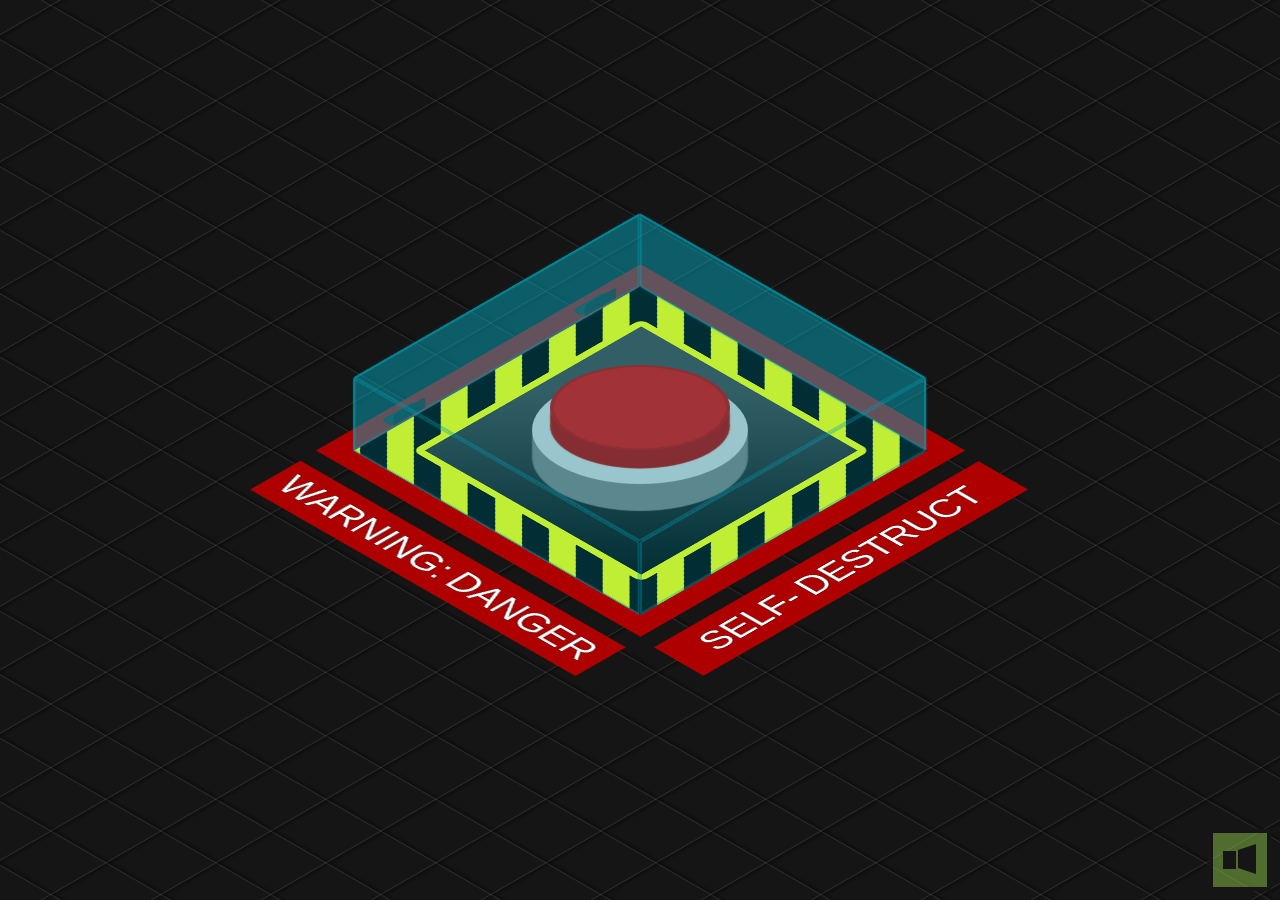
==== index.html @ fe283f06 "first commit" ====
<!DOCTYPE html>
<html lang="vi">
<head>
    <meta charset="UTF-8">
    <meta http-equiv="X-UA-Compatible" content="IE=edge">
    <meta name="viewport" content="width=device-width, initial-scale=1.0">
    <title>My Love</title>
    <link rel="stylesheet" href="main.css">
    <link rel="shortcut icon" href="./icon.png" type="image/x-icon">
</head>
<body>
    <div class="grid"></div>

    <div class="warning"></div>

    <div class="base">
        <button id="activate">
            <span></span>
        </button>
    </div>

    <div class="box opened" id="cover">
        <div></div>
        <div></div>
        <div></div>
        <div></div>
        <div></div>
        <div></div>
        <span></span><span></span>
    </div>

    <div class="hinges"></div>

    <div class="text">
        SELF-&thinsp;DESTRUCT
    </div>
    
    <div id="panel2">
        <div id="msg">YOUR ANSWER IS FALSE</div>
        <span id="again">AGAIN PLEASE</span>
    </div>


    <div id="panel">
        <div id="msg">ANSWER NOW</div>
        <div id="time">9</div>
        <span id="abort"><a href="index2.html">YES</a></span>
        <span id="no">NO</span>
        <span id="detonate">đến chịu vs m</span>
    </div>

    <div id="turn-off"></div>
    <div id="closing"></div>

    <div id="restart"><button id="reload"></button></div>

    <div id="mute"></div>

    <audio id="alarm">
        <source src="https://josetxu.com/demos/sounds/self-destruct-alarm-count.mp3" type="audio/mpeg">
    </audio>
    
    <script src="main.js"></script>

</body>
</html>
---- main.css ----
body {
	margin: 0;
	padding: 0;
	width: 100vw;
	height: 100vh;
	display: flex;
	justify-content: center;
	align-items: center;
	overflow: hidden;
	background-color: #151515;
}

.base {
	background: #cacaca;
	width: 20vmin;
	border-radius: 27vmin;
	box-shadow: 0 6vmin 0.15vmin 0vmin #777, 0 4vmin 0.15vmin 0vmin #777, 0 2vmin 0.15vmin 0vmin #777;
	padding: 0vmin 2vmin 2vmin 2vmin;
	z-index: 1;
	transform: rotateX(60deg) rotateZ(0deg);
	margin-top: -4.5vmin;
	height: 22vmin;
}

button#activate {
	background: #d60505;
	border: 0;
	width: 20vmin;
	height: 19vmin;
	border-radius: 100%;
	position: relative;
	cursor: pointer;
	outline: none;
	z-index: 2;
	box-shadow: 0 4vmin 0.15vmin 0vmin #af0000, 0 2vmin 0.15vmin 0vmin #af0000;
	top: -2.5vmin;
	border: 0.5vmin solid #af0000a1;
	transition: all 0.25s ease 0s;
}

button#activate:hover {
	box-shadow: 0 3vmin 0.15vmin 0vmin #af0000, 0 1vmin 0.15vmin 0vmin #af0000;
	top: -1.5vmin;
	transition: all 0.5s ease 0s;
}
button#activate:active, button#activate.pushed {
	box-shadow: 0 1vmin 0.15vmin 0vmin #af0000, 0 1vmin 0.15vmin 0vmin #af0000;
	top: 0.5vmin;
	transition: all 0.25s ease 0s;
}
button#activate.pushed {
	box-shadow: 0 0 20px 10px #ff3c3c, 0 0 100px 50px #ff2828;
	background: #ff0000;
	border-bottom: 3px solid #00000020;
}


.box {
	transform: rotateX(-35deg) rotateY(45deg) rotateZ(0deg) rotate3d(1, 0, 0, 90deg);
	transform-origin: center top;
	transform-style: preserve-3d;
	width: 45vmin;
	position: absolute;
	z-index: 5;
	margin-top: 27vmin;
	transition: transform 1s ease 0s;
	cursor: pointer;
	height: 45vmin;
	margin-left: -32vmin;
}

.box.opened {
  transform: rotateX(-35deg) rotateY(45deg) rotateZ(0deg) rotate3d(1, 0, 0, 180deg);
}

.box div {
	position: absolute;
	width: 45vmin;
	height: 45vmin;
	background: #00bcd47d;
	opacity: 0.5;
	border: 3px solid #00a4b9;
	border-radius: 3px;
	box-sizing: border-box;
	box-shadow: 0 0 3px 0 #00bcd48a;
}

.box > div:nth-child(1) {
	opacity: 0;
}
.box > div:nth-child(2) {
	transform: rotateX(90deg) translate3d(0px, 5vmin, 5vmin);
	height: 10vmin;
}
.box > div:nth-child(3) {
	transform: rotateX(0deg) translate3d(0, 0, 10vmin);
}
.box > div:nth-child(4) {
	transform: rotateX(270deg) translate3d(0px, -5vmin, 40vmin);
	height: 10vmin;
}
.box > div:nth-child(5) {
	transform: rotateY(90deg) translate3d(-5vmin, 0, 40vmin);
	width: 10vmin;
}
.box > div:nth-child(6) {
	transform: rotateY(-90deg) translate3d(5vmin, 0vmin, 5vmin);
	width: 10vmin;
}




.grid {
	background:repeating-linear-gradient(150deg, rgba(255,255,255,0) 0, rgba(255,255,255,0) 49px, rgb(255 255 255 / 10%) 50px ,rgb(0 0 0 / 30%) 51px , rgba(255,255,255,0) 55px ), repeating-linear-gradient(30deg, rgba(255,255,255,0) 0, rgba(255,255,255,0) 49px, rgb(255 255 255 / 10%) 50px ,rgb(0 0 0 / 30%) 51px , rgba(255,255,255,0) 55px );
	position: fixed;
	width: 200vw;
	height: 150vh;
}


.warning {
	position: absolute;
	z-index: 0;
	width: 45vmin;
	height: 45vmin;
	background: repeating-linear-gradient(-45deg, black, black 3vmin, yellow 3vmin, yellow 6vmin);
	transform: rotateX(-35deg) rotateY(45deg) rotateZ(0deg) rotate3d(1, 0, 0, 90deg);
	box-shadow: 0 0 0 3vmin #af0000;
}

.warning:before {
	content: "";
	width: 80%;
	height: 80%;
	background: linear-gradient(45deg, #000000 0%, #414141 74%);
	float: left;
	margin-top: 10%;
	margin-left: 10%;
	border: 1vmin solid yellow;
	border-radius: 1vmin;
	box-sizing: border-box;
}

.warning:after {
	content: "WARNING:\2009 DANGER";
	color: white;
	transform: rotate(90deg);
	float: left;
	background: #af0000;
	position: absolute;
	bottom: 18.5vmin;
	left: -35vmin;
	font-size: 5vmin;
	font-family: Arial, Helvetica, serif;
	width: 49vmin;
	text-align: center;
	padding: 1vmin;
	text-shadow: 0 0 1px #000, 0 0 1px #000, 0 0 1px #000;
}





.hinges {
  position: absolute;
	z-index: 3;
	transform: rotateX(-35deg) rotateY(45deg) rotateZ(0deg) rotate3d(1, 0, 0, 90deg);
}


.hinges:before, .hinges:after {
	content: "";
	background: #2b2b2b;
	width: 5vmin;
	height: 1.5vmin;
	position: absolute;
	margin-top: -24.5vmin;
	z-index: 5;
	border: 2px solid #00000010;
	border-radius: 5px 5px 0 0;
	box-sizing: border-box;
	margin-left: -16.25vmin;
}
.hinges:after {
  margin-left: 13.75vmin;
  margin-top: -24.5vmin;
}


.box > span:before, .box > span:after {
	content: "";
	width: 5vmin;
	height: 1.5vmin;
	background: #103e4480;
	position: absolute;
	margin-left: 6vmin;
	border-radius: 0 0 5px 5px;
}
.box > span:after  {
  margin-left: 36vmin;
}

.box > span {
  transform: rotateX(89deg) translate(0.3vmin, 0.3vmin);
  position: absolute;
}





.text {
	position: absolute;
	margin-top: 55vmin;
	color: white;
	font-family: Arial, Helvetica, serif;
	font-size: 5vmin;
	text-shadow: 0 0 1px #000, 0 0 1px #000, 0 0 1px #000;
	perspective-origin: left;
	background: #af0000;
	padding: 1vmin;
	transform: rotateX(-35deg) rotateY(45deg) rotateZ(0deg) rotate3d(1, 0, 0, 90deg) translate(33.5vmin, -2vmin);
	text-align: center;
	width: 49vmin;
	
}

div#panel:before {
	content: "DO YOU LOVE ME";
	top: 3vmin;
	position: relative;
	font-size: 8vmin;
	width: 100vw;
	left: 0;
	z-index: 6;
	text-shadow: 0 0 1px #fff, 0 0 3px #fff;
	border-bottom: 1vmin dotted #fff;
}

#panel {
	position: absolute;
	background: #ff0000d0;
	color: #ffffff;
	font-family: Arial, Helvetica, serif;
	width: 90vmin;
	box-sizing: border-box;
	font-size: 3.25vmin;
	padding: 1vmin 2vmin;
	height: 60vmin;
	box-shadow: 0 0 0 100vmin #ff000060, 0 0 0 5vmin #ff000060;
	z-index: 5;
	display: none;
	text-align: center;
	text-shadow: 0 0 1px #fff, 0 0 3px #fff, 0 0 5px #fff;
	animation: warning-ligth 1s 0s infinite;
}

#panel.show {
	display: block !important;
}

#panel2 {
    position: absolute;
	background: #ff0000d0;
	color: #ffffff;
	font-family: Arial, Helvetica, serif;
	width: 90vmin;
	box-sizing: border-box;
	font-size: 3.25vmin;
	padding: 1vmin 2vmin;
	height: 60vmin;
	box-shadow: 0 0 0 100vmin #ff000060, 0 0 0 5vmin #ff000060;
	z-index: 5;
	display: none;
	text-align: center;
	text-shadow: 0 0 1px #fff, 0 0 3px #fff, 0 0 5px #fff;
	animation: warning-ligth 1s 0s infinite;
}

#panel2.show {
    display: block !important;
}

div#panel2::before {
    content: "WARNING";
	top: 3vmin;
	position: relative;
	font-size: 10vmin;
	width: 100vw;
	left: 0;
}

#msg {
	margin-top: 5vmin;
	text-shadow: 0 0 2px #fff;
    font-size: 50px;
}

#time {
	font-size: 10vmin;
	background: #00000080;
	max-width: 35vmin;
	margin: 6vmin auto 5vmin !important;
	position: relative;
	border-radius: 0.25vmin;
	text-shadow: 0 0 3px #000, 0 0 2px #000, 0 0 3px #000, 0 0 4px #000, 0 0 5px #000;
	padding: 1vmin 0;
}

#time:before {
	content: "00:0";
}

#abort {
	background: #ffffffb8;
	color: #d30303;
	cursor: pointer;
	padding: 1vmin 2.75vmin;
	font-size: 6vmin;
	border-radius: 0.25vmin;
	font-weight: bold;
	animation: highlight 1s 0s infinite;
}

#abort:hover {
  background: #ffffff;
	box-shadow: 0 0 15px 5px #fff;
}

#no {
    background: #ffffffb8;
	color: #d30303;
	cursor: pointer;
	padding: 1vmin 2.75vmin;
	font-size: 6vmin;
	border-radius: 0.25vmin;
	font-weight: bold;
	animation: highlight 1s 0s infinite;
}

#no:hover {
    background: #ffffff;
	box-shadow: 0 0 15px 5px #fff;
}

#again {
    background: #ffffffb8;
	color: #d30303;
	cursor: pointer;
	padding: 1vmin 2.75vmin;
	font-size: 6vmin;
	border-radius: 0.25vmin;
	font-weight: bold;
	animation: highlight 1s 0s infinite;
    position: absolute;
    top: 70%;
    right: 22%;
}

#again:hover {
    background: #ffffff;
	box-shadow: 0 0 15px 5px #fff;
}


@keyframes highlight {
	50% { box-shadow: 0 0 15px 5px #fff;}
}








div#turn-off {
	position: fixed;
	background: #ffffff80;
	left: 0;
	width: 100vw;
	height: 0vh;
	z-index: 7;
}

div#turn-off:before, div#turn-off:after {
	content: "";
	position: fixed;
	left: 0;
	top: 0;
	height: 0vh;
	background: #000;
	width: 100vw;
	transition: height 0.5s ease 0s;
}
div#turn-off:after {
	top: inherit;
	bottom: 0;
}


div#turn-off.close {
	height: 100vh;
}

div#turn-off.close:before, div#turn-off.close:after {
	transition: height 0.1s ease 0.1s;
	height: 49.75vh;
}




#time.crono {
	background: #ffffffba;
	transition: background 0.5s ease 0s;
	color: #ff0000;
	text-shadow: 0 0 1px #ffffff, 0 0 2px #ffffff, 0 0 2px #ffffff;
}
#detonate {
	display: none;
	color: #fff;
	z-index: 5;
	font-size: 8vmin;
	font-family: Arial, Helvetica, serif;
	text-shadow: 0 0 1px #fff, 0 0 2px #fff, 0 0 3px #fff;
}	
#detonate.show {
	display: block;
	animation: blink 0.25s 0s infinite;
}	

#abort.hide {
	display: none;
}

#no.hide {
    display: none;
}

#again.hide {
    display: none;
}


@keyframes blink {
	50% { opacity: 0;}
}








#closing {
	width: 100vw;
	height: 100vh;
	left: 0;
	position: absolute;
}

div#closing:before, div#closing:after {
	content: "";
	width: 50vw;
	height: 1.5vh;
	left: -50vw;
	top: 49vh;
	position: absolute;
	background: #000000;
	z-index: 7;
	transition: left 0.2s ease 0s;
}

div#closing:after {
	right: -50vw;
	transition: right 0.2s ease 0s;
	left: initial;
}


div#closing.close:before {
	left: 0;
	transition: left 0.2s ease 0.2s;
}


div#closing.close:after {
	right: 0;
	transition: right 0.2s ease 0.2s;
}



#restart {
	position: absolute;
	z-index: 8;
	display: none;
}
#reload {
	position: absolute;
	z-index: 8;
	width: 10vmin;
	height: 10vmin;
	border-radius: 100%;
	border: 0;
	margin-top: -5vmin;
	margin-left: -2.5vmin;
	opacity: 0;
	cursor: pointer;
	transform: rotate(0deg);
	transition: transform 0.5s ease 0s;
	outline: none;
}
#reload:hover {
	background: #ef0000;
	transform: rotate(360deg);
	transition: transform 0.5s ease 0s;
}
#restart.show { 
	display: block; 
}

#restart.show #reload {  
	animation: refresh 3.5s 0s 1; 
	opacity:1;
}


@keyframes refresh {
		0% { opacity: 0; }
	 50% { opacity: 0; }
	100% { opacity: 1; }
}


button#reload:before {
	content: "";
	width: 6vmin;
	height: 6vmin;
	position: absolute;
	left: 2vmin;
	top: 2vmin;
	border-radius: 100%;
	border: 1vmin solid #000;
	box-sizing: border-box;
	border-bottom-color: transparent;
}

button#reload:after {
	content: "";
	border: 1.25vmin solid transparent;
	border-top: 2vmin solid black;
	position: absolute;
	transform: rotate(40deg) translate(0.5vmin, 1.25vmin);
}





@keyframes warning-ligth {
	 0% { box-shadow: 0 0 0 100vmin #ff000060, 0 0 0 5vmin #ff000060; }
	50% { box-shadow: 0 0 0 100vmin #ff000020, 0 0 0 5vmin #ff000020; }
}



#mute {
    position: absolute;
    bottom: 1vmin;
    right: 1vmin;
    background: #8bc34a80;
    width: 6vmin;
    height: 6vmin;
    cursor: pointer;
    border: 0.5vmin solid #151515;
}
#mute.muted {
    background: #ff000080;
}

#mute:before {
    content: "";
    border: 0.75vmin solid transparent;
    height: 2vmin;
    border-right: 2vmin solid #151515;
    position: absolute;
    border-left-width: 0;
    top: 1.25vmin;
    right: 1.25vmin;
}
#mute:after {
    content: "";
    border: 0vmin solid transparent;
    height: 2vmin;
    border-right: 1.5vmin solid #151515;
    position: absolute;
    top: 2vmin;
    right: 3.5vmin;
}


#abort a {
    text-decoration: none;
    color: #d30303;
}
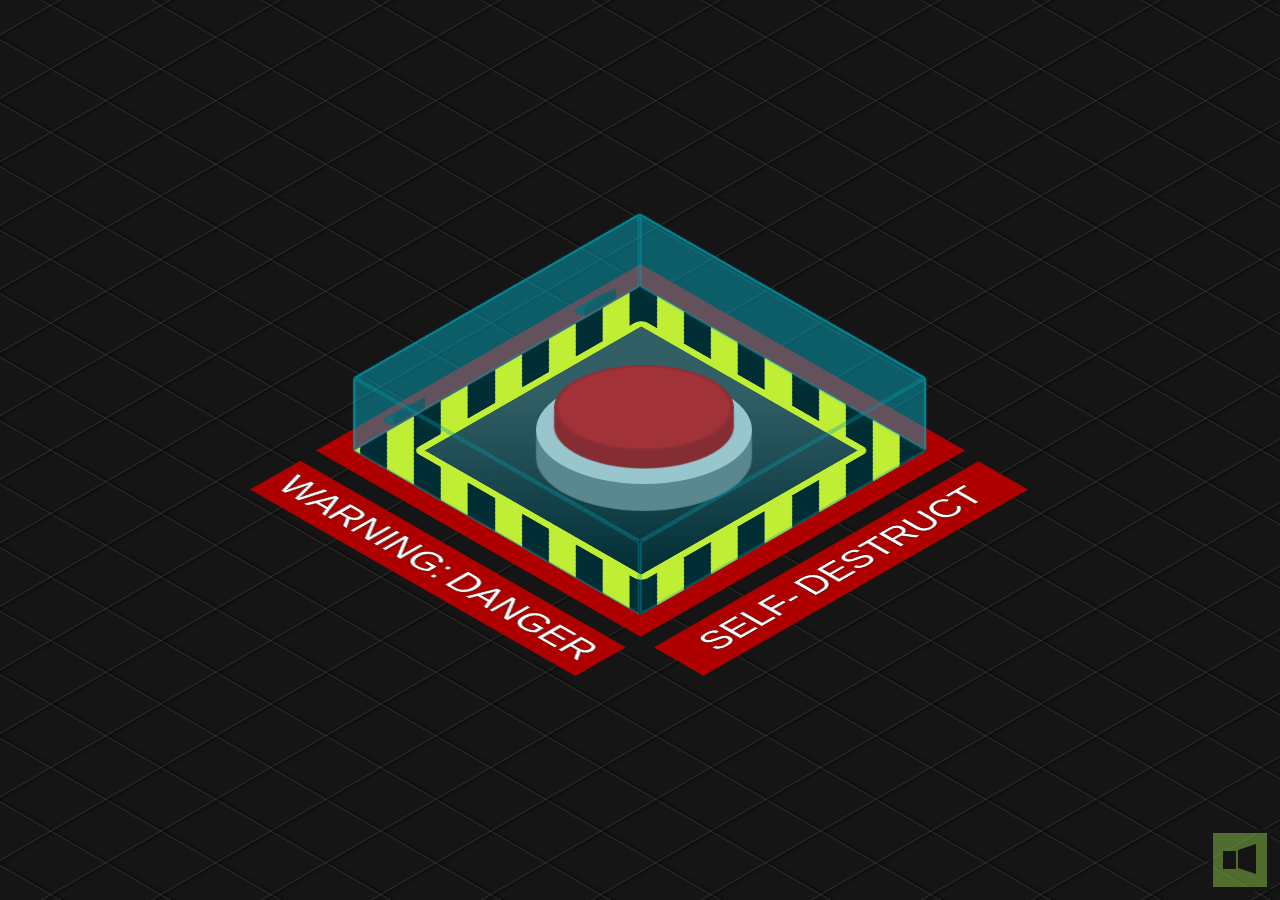
==== commit 4db6c976: "push name" ====
--- a/index.html
+++ b/index.html
@@ -4,11 +4,11 @@
     <meta charset="UTF-8">
     <meta http-equiv="X-UA-Compatible" content="IE=edge">
     <meta name="viewport" content="width=device-width, initial-scale=1.0">
-    <title>My Love</title>
+    <title>hihi</title>
     <link rel="stylesheet" href="main.css">
     <link rel="shortcut icon" href="./icon.png" type="image/x-icon">
 </head>
-<body>
+<body>o
     <div class="grid"></div>
 
     <div class="warning"></div>
